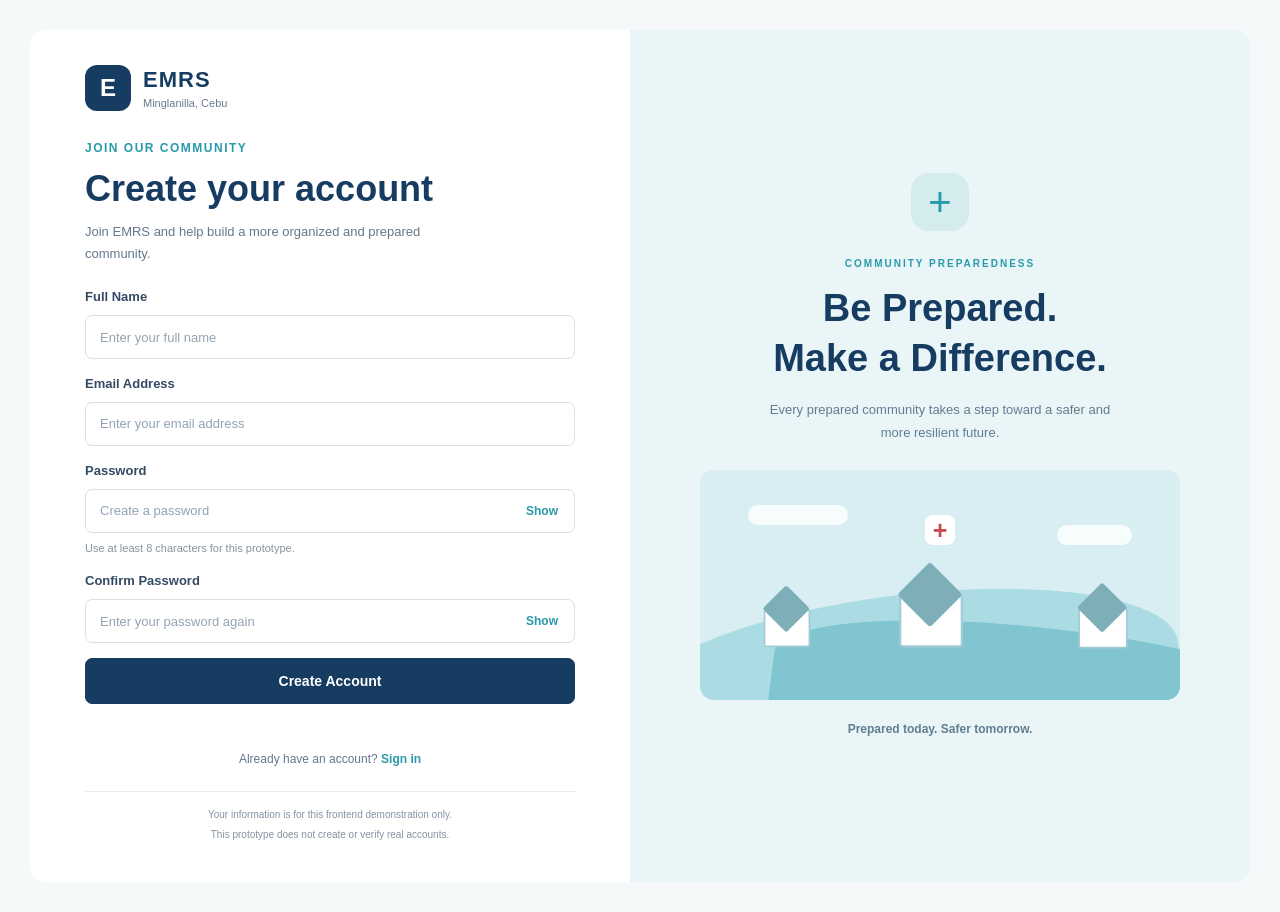
==== Authentication/Register/register.html @ 07897b9b "Prototype" ====
<!DOCTYPE html>
<html lang="en">
<head>
    <!-- ==================== DOCUMENT SETTINGS ==================== -->

    <meta charset="UTF-8">
    <meta name="viewport" content="width=device-width, initial-scale=1.0">
    <title>Create Account | EMRS</title>

    <!-- ==================== STYLESHEETS ==================== -->

    <link rel="stylesheet" href="../../shared/css/global.css">
    <link rel="stylesheet" href="register.css">

    <!-- ==================== PAGE SCRIPT ==================== -->

    <script src="register.js" defer></script>
</head>
<body>

    <!-- ==================== REGISTRATION PAGE ==================== -->

    <main class="auth-page">

        <!-- ==================== REGISTRATION FORM PANEL ==================== -->

        <section class="register-left">

            <!-- ==================== EMRS BRAND ==================== -->

            <a href="../../Landing/index.html" class="auth-logo">
                <span class="auth-logo-icon">E</span>

                <span class="auth-logo-text">
                    <strong>EMRS</strong>
                    <small>Minglanilla, Cebu</small>
                </span>
            </a>

            <!-- ==================== REGISTRATION INTRODUCTION ==================== -->

            <div class="auth-heading">
                <p class="auth-label">JOIN OUR COMMUNITY</p>
                <h1>Create your account</h1>
                <p>
                    Join EMRS and help build a more organized
                    and prepared community.
                </p>
            </div>

            <!-- ==================== REGISTRATION FORM ==================== -->

            <form id="registerForm">

                <div class="form-group">
                    <label for="registerName">Full Name</label>

                    <input
                        type="text"
                        id="registerName"
                        name="fullName"
                        class="form-control"
                        placeholder="Enter your full name"
                        autocomplete="name"
                        maxlength="100"
                        required
                    >
                </div>

                <div class="form-group">
                    <label for="registerEmail">Email Address</label>

                    <input
                        type="email"
                        id="registerEmail"
                        name="email"
                        class="form-control"
                        placeholder="Enter your email address"
                        autocomplete="email"
                        maxlength="254"
                        required
                    >
                </div>

                <div class="form-group">
                    <label for="registerPassword">Password</label>

                    <div class="password-wrapper">
                        <input
                            type="password"
                            id="registerPassword"
                            name="password"
                            class="form-control"
                            placeholder="Create a password"
                            autocomplete="new-password"
                            minlength="8"
                            required
                        >

                        <button
                            type="button"
                            class="password-toggle"
                            id="toggleRegisterPassword"
                            aria-label="Show password"
                            aria-pressed="false"
                        >Show</button>
                    </div>

                    <p class="field-hint">
                        Use at least 8 characters for this prototype.
                    </p>
                </div>

                <div class="form-group">
                    <label for="confirmPassword">Confirm Password</label>

                    <div class="password-wrapper">
                        <input
                            type="password"
                            id="confirmPassword"
                            name="confirmPassword"
                            class="form-control"
                            placeholder="Enter your password again"
                            autocomplete="new-password"
                            minlength="8"
                            required
                        >

                        <button
                            type="button"
                            class="password-toggle"
                            id="toggleConfirmPassword"
                            aria-label="Show confirmation password"
                            aria-pressed="false"
                        >Show</button>
                    </div>
                </div>

                <!-- ==================== REGISTRATION SUBMISSION ==================== -->

                <button type="submit" class="auth-submit">Create Account</button>

                <p
                    id="registerMessage"
                    class="form-message"
                    role="status"
                    aria-live="polite"
                ></p>

            </form>

            <!-- ==================== LOGIN LINK ==================== -->

            <p class="auth-switch">
                Already have an account?
                <a href="../Login/login.html">Sign in</a>
            </p>

            <!-- ==================== REGISTRATION FOOTER ==================== -->

            <div class="auth-footer">
                <p>Your information is for this frontend demonstration only.</p>
                <p>This prototype does not create or verify real accounts.</p>
            </div>

        </section>

        <!-- ==================== REGISTRATION ILLUSTRATION PANEL ==================== -->

        <section class="register-right">
            <div class="register-illustration-content">

                <div class="register-symbol">
                    <span>+</span>
                </div>

                <p class="illustration-label">COMMUNITY PREPAREDNESS</p>
                <h2>Be Prepared.<br>Make a Difference.</h2>

                <p class="illustration-description">
                    Every prepared community takes a step toward
                    a safer and more resilient future.
                </p>

                <!-- ==================== DECORATIVE COMMUNITY SCENE ==================== -->

                <div class="register-scene" aria-hidden="true">
                    <div class="register-cloud register-cloud-one"></div>
                    <div class="register-cloud register-cloud-two"></div>

                    <div class="register-hill register-hill-back"></div>
                    <div class="register-hill register-hill-front"></div>

                    <div class="register-house register-house-one"></div>
                    <div class="register-house register-house-two"></div>
                    <div class="register-house register-house-three"></div>

                    <div class="register-cross">+</div>
                </div>

                <p class="illustration-caption">Prepared today. Safer tomorrow.</p>
            </div>
        </section>

    </main>

</body>
</html>
---- shared/css/global.css ----
/* ==================== GLOBAL COLOR VARIABLES ==================== */

:root {
    --emrs-navy: #173C61;
    --emrs-red: #C94C4C;
    --emrs-teal: #299AAB;
    --emrs-background: #F5F9FA;
    --emrs-white: #FFFFFF;
}


/* ==================== GLOBAL RESET ==================== */

* {
    box-sizing: border-box;
    margin: 0;
    padding: 0;
}

html {
    scroll-behavior: smooth;
}

body {
    font-family: Arial, Helvetica, sans-serif;
    background-color: #ffffff;
    color: #24364b;
    line-height: 1.6;
}

a {
    text-decoration: none;
    color: inherit;
}


/* ==================== GLOBAL CONTAINER ==================== */

.container {
    width: 90%;
    max-width: 1400px;
    margin: 0 auto;
}


/* ==================== GLOBAL BUTTONS ==================== */

.button {
    min-width: 150px;
    padding: 13px 24px;
    border: 1px solid #173c61;
    border-radius: 8px;

    display: inline-flex;
    justify-content: center;
    align-items: center;

    font-size: 14px;
    font-weight: bold;
    text-align: center;
    cursor: pointer;
}


/* ==================== PRIMARY BUTTON ==================== */

.button-primary {
    background-color: #173c61;
    color: #ffffff;
}


/* ==================== SECONDARY BUTTON ==================== */

.button-secondary {
    background-color: #ffffff;
    color: #173c61;
}


/* ==================== GLOBAL BUTTON HOVER EFFECTS ==================== */

.button-primary:hover {
    background-color: #24547e;
    border-color: var(--emrs-red);
}

.button-secondary:hover {
    background-color: #f0f6f8;
    border-color: var(--emrs-red);
}


/* ==================== GLOBAL SECTION LABEL ==================== */

.section-label {
    margin-bottom: 12px;
    color: #299aab;
    font-size: 12px;
    font-weight: bold;
    letter-spacing: 2px;
}
---- Authentication/Register/register.css ----
/* ==================== REGISTRATION PAGE LAYOUT ==================== */

.auth-page {
    width: 100%;
    min-height: 100vh;
    padding: 30px;

    display: flex;
    justify-content: center;
    align-items: stretch;

    background-color: var(--emrs-background);
}


/* ==================== REGISTRATION FORM PANEL ==================== */

.register-left {
    flex: 1 1 480px;
    min-width: 0;
    max-width: 600px;
    padding: 35px 55px;

    display: flex;
    flex-direction: column;
    justify-content: center;

    background-color: var(--emrs-white);
    border-radius: 16px 0 0 16px;
}


/* ==================== EMRS BRAND ==================== */

.auth-logo {
    display: inline-flex;
    align-items: center;
    align-self: flex-start;
    gap: 12px;
    margin-bottom: 28px;
}

.auth-logo-icon {
    width: 46px;
    height: 46px;

    display: flex;
    justify-content: center;
    align-items: center;

    background-color: var(--emrs-navy);
    color: var(--emrs-white);
    border-radius: 12px;

    font-size: 24px;
    font-weight: bold;
}

.auth-logo-text {
    display: flex;
    flex-direction: column;
    line-height: 1.4;
}

.auth-logo-text strong {
    color: var(--emrs-navy);
    font-size: 22px;
    letter-spacing: 1px;
}

.auth-logo-text small {
    color: #6b7b8d;
    font-size: 11px;
}


/* ==================== REGISTRATION INTRODUCTION ==================== */

.auth-heading {
    margin-bottom: 22px;
}

.auth-label {
    margin-bottom: 8px;
    color: var(--emrs-teal);
    font-size: 12px;
    font-weight: bold;
    letter-spacing: 1.5px;
}

.auth-heading h1 {
    margin-bottom: 8px;
    color: var(--emrs-navy);
    font-size: clamp(28px, 3vw, 36px);
    line-height: 1.3;
}

.auth-heading > p:last-child {
    max-width: 380px;
    color: #64788b;
    font-size: 13px;
    line-height: 1.7;
}


/* ==================== REGISTRATION FORM FIELDS ==================== */

#registerForm {
    width: 100%;
}

.form-group {
    display: flex;
    flex-direction: column;
    gap: 7px;
    margin-bottom: 15px;
}

.form-group label {
    color: #344b63;
    font-size: 13px;
    font-weight: bold;
}

.form-control {
    width: 100%;
    min-height: 44px;
    padding: 11px 14px;

    background-color: #ffffff;
    color: #24364b;
    border: 1px solid #d7e1e9;
    border-radius: 7px;

    font-family: inherit;
    font-size: 13px;
}

.form-control::placeholder {
    color: #94a3b3;
}

.form-control:focus {
    outline: 2px solid #bce3e6;
    border-color: var(--emrs-teal);
}


/* ==================== PASSWORD VISIBILITY ==================== */

.password-wrapper {
    position: relative;
    display: flex;
    align-items: center;
}

.password-wrapper .form-control {
    padding-right: 75px;
}

.password-toggle {
    position: absolute;
    right: 12px;

    padding: 5px;
    background: transparent;
    border: none;

    color: var(--emrs-teal);
    font-family: inherit;
    font-size: 12px;
    font-weight: bold;
    cursor: pointer;
}

.password-toggle:focus-visible {
    outline: 2px solid var(--emrs-teal);
    outline-offset: 2px;
}

.field-hint {
    color: #8493a2;
    font-size: 11px;
    line-height: 1.5;
}


/* ==================== PERSONNEL APPROVAL NOTICE ==================== */

.approval-notice {
    margin-bottom: 16px;
    padding: 12px 14px;

    background-color: #edf6f7;
    border: 1px solid #d2e9eb;
    border-left: 4px solid var(--emrs-teal);
    border-radius: 7px;
}

.approval-notice[hidden] {
    display: none;
}

.approval-notice strong {
    display: block;
    margin-bottom: 4px;

    color: var(--emrs-navy);
    font-size: 12px;
}

.approval-notice p {
    color: #617d91;
    font-size: 11px;
    line-height: 1.6;
}


/* ==================== CREATE ACCOUNT BUTTON ==================== */

.auth-submit {
    width: 100%;
    min-height: 46px;
    padding: 12px 20px;

    background-color: var(--emrs-navy);
    color: #ffffff;
    border: 1px solid var(--emrs-navy);
    border-radius: 7px;

    font-family: inherit;
    font-size: 14px;
    font-weight: bold;
    cursor: pointer;
}

.auth-submit:hover {
    background-color: #24547e;
}

.auth-submit:focus-visible {
    outline: 3px solid #bce3e6;
    outline-offset: 3px;
}


/* ==================== FORM FEEDBACK ==================== */

.form-message {
    min-height: 20px;
    margin-top: 10px;
    font-size: 12px;
    line-height: 1.6;
}

.form-message.error {
    color: var(--emrs-red);
}

.form-message.success {
    color: #267b63;
}


/* ==================== LOGIN LINK ==================== */

.auth-switch {
    margin-top: 16px;
    color: #64788b;
    font-size: 12px;
    text-align: center;
}

.auth-switch a {
    color: var(--emrs-teal);
    font-weight: bold;
}

.auth-switch a:hover {
    text-decoration: underline;
}


/* ==================== REGISTRATION FOOTER ==================== */

.auth-footer {
    margin-top: 22px;
    padding-top: 15px;

    border-top: 1px solid #e5ebf0;
    text-align: center;
}

.auth-footer p {
    margin-bottom: 4px;
    color: #8493a2;
    font-size: 10px;
    line-height: 1.6;
}


/* ==================== REGISTRATION ILLUSTRATION PANEL ==================== */

.register-right {
    flex: 1 1 480px;
    min-width: 0;
    max-width: 650px;
    padding: 45px 35px;

    display: flex;
    justify-content: center;
    align-items: center;

    overflow: hidden;
    background-color: #eaf5f7;
    border-radius: 0 16px 16px 0;
}

.register-illustration-content {
    width: 100%;
    max-width: 480px;
    text-align: center;
}

.register-symbol {
    width: 58px;
    height: 58px;
    margin: 0 auto 25px;

    display: flex;
    justify-content: center;
    align-items: center;

    background-color: #d5ecee;
    border-radius: 18px;
}

.register-symbol span {
    color: var(--emrs-teal);
    font-size: 40px;
    line-height: 1;
}

.illustration-label {
    margin-bottom: 12px;
    color: var(--emrs-teal);
    font-size: 10px;
    font-weight: bold;
    letter-spacing: 2px;
}

.register-illustration-content h2 {
    color: var(--emrs-navy);
    font-size: clamp(26px, 3vw, 38px);
    line-height: 1.3;
}

.illustration-description {
    max-width: 360px;
    margin: 15px auto 0;

    color: #617d91;
    font-size: 13px;
    line-height: 1.8;
}


/* ==================== COMMUNITY SCENE ==================== */

.register-scene {
    height: 230px;
    margin-top: 25px;

    position: relative;
    overflow: hidden;

    background-color: #d9eef2;
    border-radius: 14px;
}

.register-cloud {
    position: absolute;
    height: 20px;
    background-color: #f7fcfd;
    border-radius: 20px;
}

.register-cloud-one {
    width: 100px;
    top: 35px;
    left: 10%;
}

.register-cloud-two {
    width: 75px;
    top: 55px;
    right: 10%;
}


/* ==================== COMMUNITY HILLS ==================== */

.register-hill {
    position: absolute;
    bottom: -55px;
    border-radius: 50% 50% 0 0;
}

.register-hill-back {
    width: 115%;
    height: 160px;
    left: -15%;
    background-color: #acdce3;
    transform: rotate(-7deg);
}

.register-hill-front {
    width: 120%;
    height: 115px;
    left: 15%;
    bottom: -45px;
    background-color: #80c5d0;
    transform: rotate(7deg);
}


/* ==================== COMMUNITY BUILDINGS ==================== */

.register-house {
    position: absolute;
    bottom: 48px;

    width: 58px;
    height: 48px;

    background-color: #ffffff;
    border: 2px solid #a2cbd5;
    border-radius: 3px;
}

.register-house::before {
    content: "";
    position: absolute;
    width: 42px;
    height: 42px;
    top: -23px;
    left: 5px;

    background-color: #7eafb9;
    transform: rotate(45deg);
    border-radius: 3px;
}

.register-house-one {
    left: 12%;
    transform: scale(0.8);
}

.register-house-two {
    left: 42%;
    bottom: 55px;
    transform: scale(1.1);
}

.register-house-three {
    right: 10%;
    transform: scale(0.85);
}


/* ==================== EMERGENCY SYMBOL ==================== */

.register-cross {
    position: absolute;
    z-index: 3;
    top: 45px;
    left: 50%;

    width: 30px;
    height: 30px;

    display: flex;
    justify-content: center;
    align-items: center;

    background-color: var(--emrs-white);
    color: var(--emrs-red);
    border-radius: 8px;

    font-size: 25px;
    font-weight: bold;

    transform: translateX(-50%);
}


/* ==================== ILLUSTRATION CAPTION ==================== */

.illustration-caption {
    margin-top: 20px;
    color: #617d91;
    font-size: 12px;
    font-weight: 600;
}
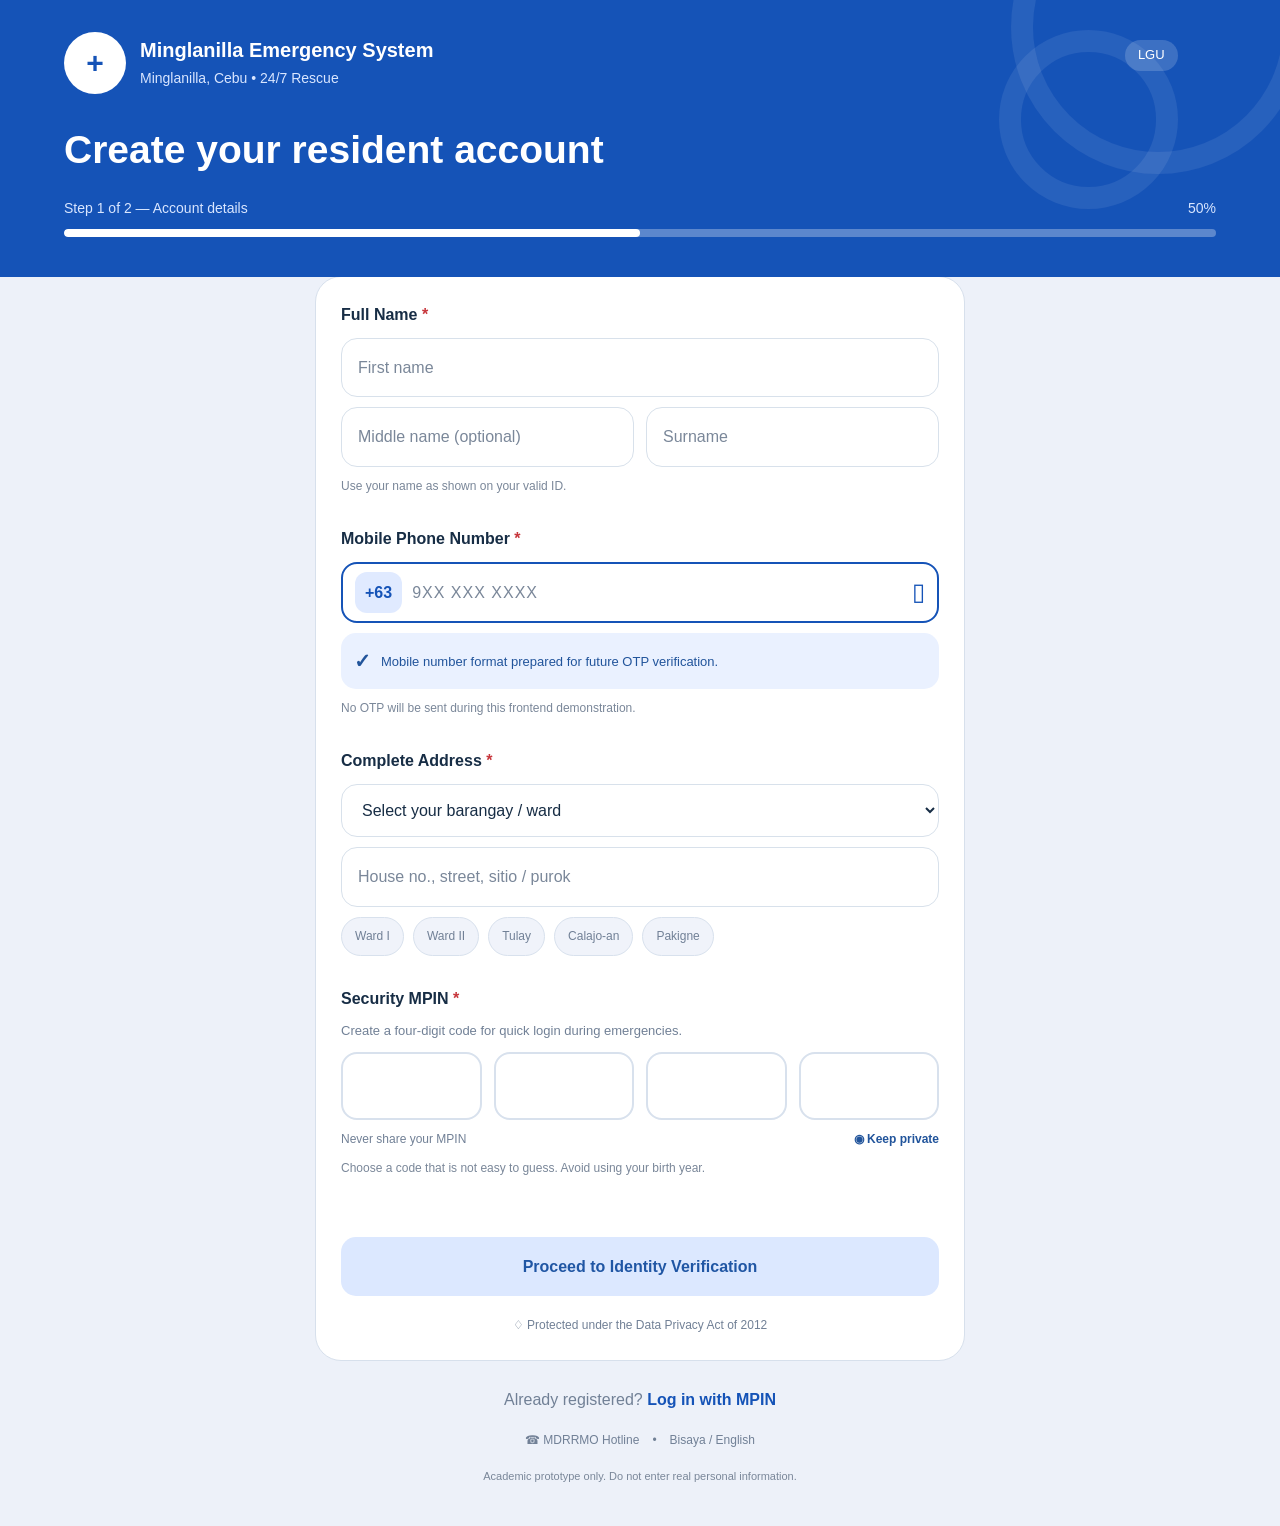
==== commit 576e50ad: "message" ====
--- a/Authentication/Register/register.html
+++ b/Authentication/Register/register.html
@@ -1,209 +1,112 @@
-
 <!DOCTYPE html>
 <html lang="en">
 <head>
-    <!-- ==================== DOCUMENT SETTINGS ==================== -->
-
     <meta charset="UTF-8">
     <meta name="viewport" content="width=device-width, initial-scale=1.0">
-    <title>Create Account | EMRS</title>
-
-    <!-- ==================== STYLESHEETS ==================== -->
-
+    <title>Create Resident Account | EMRS</title>
     <link rel="stylesheet" href="../../shared/css/global.css">
     <link rel="stylesheet" href="register.css">
+</head>
+<body class="registration-page">
 
-    <!-- ==================== PAGE SCRIPT ==================== -->
+    <!-- ==================== REGISTRATION HEADER ==================== -->
+    <header class="registration-header">
+        <a href="../../Landing/index.html" class="auth-brand">
+            <span class="brand-icon">+</span>
+            <span class="brand-text">
+                <strong>Minglanilla Emergency System</strong>
+                <small>Minglanilla, Cebu • 24/7 Rescue</small>
+            </span>
+        </a>
+        <span class="lgu-label">LGU</span>
+        <div class="registration-heading">
+            <h1>Create your resident account</h1>
+            <div class="progress-label">
+                <span>Step 1 of 2 — Account details</span>
+                <span>50%</span>
+            </div>
+            <div class="progress-track">
+                <span class="progress-half"></span>
+            </div>
+        </div>
+    </header>
 
-    <script src="register.js" defer></script>
-</head>
-<body>
-
-    <!-- ==================== REGISTRATION PAGE ==================== -->
-
-    <main class="auth-page">
-
-        <!-- ==================== REGISTRATION FORM PANEL ==================== -->
-
-        <section class="register-left">
-
-            <!-- ==================== EMRS BRAND ==================== -->
-
-            <a href="../../Landing/index.html" class="auth-logo">
-                <span class="auth-logo-icon">E</span>
-
-                <span class="auth-logo-text">
-                    <strong>EMRS</strong>
-                    <small>Minglanilla, Cebu</small>
-                </span>
-            </a>
-
-            <!-- ==================== REGISTRATION INTRODUCTION ==================== -->
-
-            <div class="auth-heading">
-                <p class="auth-label">JOIN OUR COMMUNITY</p>
-                <h1>Create your account</h1>
-                <p>
-                    Join EMRS and help build a more organized
-                    and prepared community.
-                </p>
+    <!-- ==================== REGISTRATION FORM ==================== -->
+    <main class="registration-main">
+        <form id="registerForm" class="registration-card" novalidate>
+            <div class="form-section">
+                <label for="firstName">Full Name <span class="required">*</span></label>
+                <input type="text" id="firstName" name="firstName" placeholder="First name" autocomplete="given-name" required>
+                <div class="name-row">
+                    <input type="text" id="middleName" name="middleName" placeholder="Middle name (optional)" autocomplete="additional-name">
+                    <input type="text" id="surname" name="surname" placeholder="Surname" autocomplete="family-name" required>
+                </div>
+                <small>Use your name as shown on your valid ID.</small>
             </div>
 
-            <!-- ==================== REGISTRATION FORM ==================== -->
-
-            <form id="registerForm">
-
-                <div class="form-group">
-                    <label for="registerName">Full Name</label>
-
-                    <input
-                        type="text"
-                        id="registerName"
-                        name="fullName"
-                        class="form-control"
-                        placeholder="Enter your full name"
-                        autocomplete="name"
-                        maxlength="100"
-                        required
-                    >
+            <div class="form-section">
+                <label for="mobile">Mobile Phone Number <span class="required">*</span></label>
+                <div class="phone-field">
+                    <span class="country-code">+63</span>
+                    <input type="tel" id="mobile" name="mobile" placeholder="9XX XXX XXXX" inputmode="numeric" maxlength="10" autocomplete="tel-national" required>
+                    <span class="phone-icon">▯</span>
                 </div>
-
-                <div class="form-group">
-                    <label for="registerEmail">Email Address</label>
-
-                    <input
-                        type="email"
-                        id="registerEmail"
-                        name="email"
-                        class="form-control"
-                        placeholder="Enter your email address"
-                        autocomplete="email"
-                        maxlength="254"
-                        required
-                    >
+                <div class="info-banner">
+                    <span class="info-symbol">✓</span>
+                    <span>Mobile number format prepared for future OTP verification.</span>
                 </div>
-
-                <div class="form-group">
-                    <label for="registerPassword">Password</label>
-
-                    <div class="password-wrapper">
-                        <input
-                            type="password"
-                            id="registerPassword"
-                            name="password"
-                            class="form-control"
-                            placeholder="Create a password"
-                            autocomplete="new-password"
-                            minlength="8"
-                            required
-                        >
-
-                        <button
-                            type="button"
-                            class="password-toggle"
-                            id="toggleRegisterPassword"
-                            aria-label="Show password"
-                            aria-pressed="false"
-                        >Show</button>
-                    </div>
-
-                    <p class="field-hint">
-                        Use at least 8 characters for this prototype.
-                    </p>
-                </div>
-
-                <div class="form-group">
-                    <label for="confirmPassword">Confirm Password</label>
-
-                    <div class="password-wrapper">
-                        <input
-                            type="password"
-                            id="confirmPassword"
-                            name="confirmPassword"
-                            class="form-control"
-                            placeholder="Enter your password again"
-                            autocomplete="new-password"
-                            minlength="8"
-                            required
-                        >
-
-                        <button
-                            type="button"
-                            class="password-toggle"
-                            id="toggleConfirmPassword"
-                            aria-label="Show confirmation password"
-                            aria-pressed="false"
-                        >Show</button>
-                    </div>
-                </div>
-
-                <!-- ==================== REGISTRATION SUBMISSION ==================== -->
-
-                <button type="submit" class="auth-submit">Create Account</button>
-
-                <p
-                    id="registerMessage"
-                    class="form-message"
-                    role="status"
-                    aria-live="polite"
-                ></p>
-
-            </form>
-
-            <!-- ==================== LOGIN LINK ==================== -->
-
-            <p class="auth-switch">
-                Already have an account?
-                <a href="../Login/login.html">Sign in</a>
-            </p>
-
-            <!-- ==================== REGISTRATION FOOTER ==================== -->
-
-            <div class="auth-footer">
-                <p>Your information is for this frontend demonstration only.</p>
-                <p>This prototype does not create or verify real accounts.</p>
+                <small>No OTP will be sent during this frontend demonstration.</small>
             </div>
 
-        </section>
+            <div class="form-section">
+                <label for="ward">Complete Address <span class="required">*</span></label>
+                <select id="ward" name="ward" required>
+                    <option value="">Select your barangay / ward</option>
+                    <option value="Poblacion Ward I">Poblacion Ward I</option>
+                    <option value="Poblacion Ward II">Poblacion Ward II</option>
+                    <option value="Tulay">Tulay</option>
+                    <option value="Calajo-an">Calajo-an</option>
+                    <option value="Pakigne">Pakigne</option>
+                    <option value="Other">Other / not listed</option>
+                </select>
+                <input type="text" id="address" name="address" placeholder="House no., street, sitio / purok" autocomplete="street-address" required>
+                <div class="ward-options">
+                    <button type="button" data-ward="Poblacion Ward I">Ward I</button>
+                    <button type="button" data-ward="Poblacion Ward II">Ward II</button>
+                    <button type="button" data-ward="Tulay">Tulay</button>
+                    <button type="button" data-ward="Calajo-an">Calajo-an</button>
+                    <button type="button" data-ward="Pakigne">Pakigne</button>
+                </div>
+            </div>
 
-        <!-- ==================== REGISTRATION ILLUSTRATION PANEL ==================== -->
+            <div class="form-section">
+                <label>Security MPIN <span class="required">*</span></label>
+                <p class="field-description">Create a four-digit code for quick login during emergencies.</p>
+                <div class="mpin-inputs">
+                    <input type="password" class="mpin-digit" inputmode="numeric" maxlength="1" aria-label="MPIN digit 1" required>
+                    <input type="password" class="mpin-digit" inputmode="numeric" maxlength="1" aria-label="MPIN digit 2" required>
+                    <input type="password" class="mpin-digit" inputmode="numeric" maxlength="1" aria-label="MPIN digit 3" required>
+                    <input type="password" class="mpin-digit" inputmode="numeric" maxlength="1" aria-label="MPIN digit 4" required>
+                </div>
+                <div class="mpin-note">
+                    <span>Never share your MPIN</span>
+                    <strong>◉ Keep private</strong>
+                </div>
+                <small>Choose a code that is not easy to guess. Avoid using your birth year.</small>
+                <p id="registerMessage" class="form-message" role="status" aria-live="polite"></p>
+            </div>
 
-        <section class="register-right">
-            <div class="register-illustration-content">
+            <button type="submit" class="primary-button">Proceed to Identity Verification</button>
+            <p class="privacy-note">♢ Protected under the Data Privacy Act of 2012</p>
+        </form>
 
-                <div class="register-symbol">
-                    <span>+</span>
-                </div>
-
-                <p class="illustration-label">COMMUNITY PREPAREDNESS</p>
-                <h2>Be Prepared.<br>Make a Difference.</h2>
-
-                <p class="illustration-description">
-                    Every prepared community takes a step toward
-                    a safer and more resilient future.
-                </p>
-
-                <!-- ==================== DECORATIVE COMMUNITY SCENE ==================== -->
-
-                <div class="register-scene" aria-hidden="true">
-                    <div class="register-cloud register-cloud-one"></div>
-                    <div class="register-cloud register-cloud-two"></div>
-
-                    <div class="register-hill register-hill-back"></div>
-                    <div class="register-hill register-hill-front"></div>
-
-                    <div class="register-house register-house-one"></div>
-                    <div class="register-house register-house-two"></div>
-                    <div class="register-house register-house-three"></div>
-
-                    <div class="register-cross">+</div>
-                </div>
-
-                <p class="illustration-caption">Prepared today. Safer tomorrow.</p>
-            </div>
-        </section>
-
+        <div class="registration-footer">
+            <p>Already registered? <a href="../Login/login.html">Log in with MPIN</a></p>
+            <p class="footer-tools"><span>☎ MDRRMO Hotline</span><span>•</span><span>Bisaya / English</span></p>
+            <p class="prototype-note">Academic prototype only. Do not enter real personal information.</p>
+        </div>
     </main>
 
+    <script src="register.js"></script>
 </body>
-</html>
+</html>
--- a/Authentication/Register/register.css
+++ b/Authentication/Register/register.css
@@ -1,505 +1,567 @@
-
-/* ==================== REGISTRATION PAGE LAYOUT ==================== */
-
-.auth-page {
+/* ==================== REGISTRATION PAGE ==================== */
+body.registration-page {
+    background: #edf1f9;
+    color: #172d45;
+}
+
+.registration-header {
+    position: relative;
+    overflow: hidden;
+    padding: 32px 5% 40px;
+    background: #1553b7;
+    color: #fff;
+}
+
+.registration-header:before,
+.registration-header:after {
+    position: absolute;
+    content: "";
+    border: 22px solid #ffffff14;
+    border-radius: 50%;
+    pointer-events: none;
+}
+
+.registration-header:before {
+    width: 250px;
+    height: 250px;
+    top: -120px;
+    right: -25px;
+}
+
+.registration-header:after {
+    width: 135px;
+    height: 135px;
+    top: 30px;
+    right: 8%;
+}
+
+.auth-brand {
+    position: relative;
+    z-index: 1;
+    display: flex;
+    align-items: center;
+    gap: 14px;
+    width: fit-content;
+    max-width: 82%;
+}
+
+.brand-icon {
+    width: 62px;
+    height: 62px;
+    flex-shrink: 0;
+    display: flex;
+    align-items: center;
+    justify-content: center;
+    border-radius: 50%;
+    background: #fff;
+    color: #1553b7;
+    font-size: 30px;
+    font-weight: bold;
+}
+
+.brand-text {
+    display: flex;
+    flex-direction: column;
+    gap: 3px;
+}
+
+.brand-text strong {
+    max-width: 330px;
+    font-size: 20px;
+    line-height: 1.35;
+}
+
+.brand-text small {
+    color: #d9e6ff;
+    font-size: 14px;
+}
+
+.lgu-label {
+    position: absolute;
+    z-index: 1;
+    top: 40px;
+    right: 8%;
+    padding: 5px 13px;
+    border-radius: 22px;
+    background: #ffffff2b;
+    font-size: 13px;
+}
+
+.registration-heading {
+    position: relative;
+    z-index: 1;
+    margin-top: 32px;
+}
+
+.registration-heading h1 {
+    max-width: 620px;
+    font-size: clamp(28px, 4vw, 39px);
+    line-height: 1.25;
+}
+
+.progress-label {
+    display: flex;
+    justify-content: space-between;
+    gap: 12px;
+    margin-top: 22px;
+    color: #d9e6ff;
+    font-size: 14px;
+}
+
+.progress-track {
+    height: 8px;
+    overflow: hidden;
+    margin-top: 10px;
+    border-radius: 20px;
+    background: #ffffff4d;
+}
+
+.progress-half,
+.progress-full {
+    display: block;
+    height: 100%;
+    border-radius: inherit;
+    background: #fff;
+}
+
+.progress-half {
+    width: 50%;
+}
+
+.progress-full {
+    width: 92%;
+}
+
+.registration-main {
+    width: 92%;
+    max-width: 650px;
+    margin: 0 auto 40px;
+}
+
+.registration-card,
+.why-verify {
+    padding: 25px;
+    border: 1px solid #d7e0ec;
+    border-radius: 26px;
+    background: #fff;
+}
+
+.registration-card {
+    margin-top: -1px;
+}
+
+.form-section {
+    display: flex;
+    flex-direction: column;
+    gap: 10px;
+    margin-bottom: 30px;
+}
+
+.form-section > label {
+    font-size: 16px;
+    font-weight: bold;
+}
+
+.required {
+    color: #c7353b;
+}
+
+.form-section input[type=text],
+.form-section input[type=tel],
+.form-section select {
     width: 100%;
-    min-height: 100vh;
-    padding: 30px;
-
+    min-width: 0;
+    padding: 16px;
+    border: 1px solid #d8e1eb;
+    border-radius: 16px;
+    background: #fff;
+    color: #172d45;
+    font: inherit;
+    outline: none;
+}
+
+.form-section input:focus,
+.form-section select:focus {
+    border-color: #1553b7;
+    box-shadow: 0 0 0 3px #1553b71a;
+}
+
+.form-section input::placeholder {
+    color: #7a8799;
+}
+
+.form-section small {
+    color: #7a8799;
+    font-size: 12px;
+    line-height: 1.6;
+}
+
+.name-row {
+    display: flex;
+    gap: 12px;
+}
+
+.name-row input {
+    flex: 1;
+    width: 50%;
+}
+
+.phone-field {
+    display: flex;
+    align-items: center;
+    gap: 10px;
+    padding: 8px 12px;
+    border: 2px solid #1553b7;
+    border-radius: 16px;
+}
+
+.country-code {
+    padding: 8px 10px;
+    border-radius: 12px;
+    background: #e0eaff;
+    color: #1553b7;
+    font-weight: bold;
+}
+
+.phone-field input[type=tel] {
+    flex: 1;
+    width: 0;
+    padding: 8px 0;
+    border: 0;
+    outline: none;
+    box-shadow: none;
+    letter-spacing: 1px;
+}
+
+.phone-icon {
+    color: #1553b7;
+    font-size: 24px;
+}
+
+.info-banner {
+    display: flex;
+    align-items: center;
+    gap: 10px;
+    padding: 13px;
+    border-radius: 15px;
+    background: #eaf1ff;
+    color: #21549b;
+    font-size: 13px;
+    line-height: 1.5;
+}
+
+.info-symbol {
+    flex-shrink: 0;
+    font-size: 20px;
+    font-weight: bold;
+}
+
+.ward-options,
+.id-type-options {
+    display: flex;
+    flex-wrap: wrap;
+    gap: 9px;
+}
+
+.ward-options button,
+.id-type-options button {
+    padding: 9px 13px;
+    border: 1px solid #d8e1ed;
+    border-radius: 25px;
+    background: #f0f3fa;
+    color: #718096;
+    font: inherit;
+    font-size: 12px;
+    cursor: pointer;
+}
+
+.ward-options button.selected,
+.id-type-options button.selected {
+    border-color: #1553b7;
+    background: #1553b7;
+    color: #fff;
+}
+
+.field-description {
+    color: #718096;
+    font-size: 13px;
+}
+
+.mpin-inputs {
+    display: flex;
+    gap: 12px;
+}
+
+.mpin-digit {
+    width: 25%;
+    min-width: 0;
+    height: 68px;
+    border: 2px solid #d8e1ed;
+    border-radius: 16px;
+    background: #fff;
+    color: #1553b7;
+    font-size: 25px;
+    font-weight: bold;
+    text-align: center;
+}
+
+.mpin-digit:focus {
+    border-color: #1553b7;
+    outline: none;
+    background: #eaf1ff;
+}
+
+.mpin-note {
+    display: flex;
+    justify-content: space-between;
+    gap: 12px;
+    color: #718096;
+    font-size: 12px;
+}
+
+.mpin-note strong {
+    color: #21549b;
+}
+
+.form-message {
+    min-height: 18px;
+    font-size: 13px;
+    line-height: 1.6;
+}
+
+.form-message.error {
+    color: #bf3039;
+}
+
+.form-message.success {
+    color: #137b55;
+}
+
+.primary-button,
+.submit-verification {
+    width: 100%;
+    padding: 17px 14px;
+    border: 0;
+    border-radius: 15px;
+    background: #dce8ff;
+    color: #2056a4;
+    font: inherit;
+    font-weight: bold;
+    cursor: pointer;
+}
+
+.primary-button:hover {
+    background: #cbdcff;
+}
+
+.privacy-note {
     display: flex;
     justify-content: center;
-    align-items: stretch;
-
-    background-color: var(--emrs-background);
-}
-
-
-/* ==================== REGISTRATION FORM PANEL ==================== */
-
-.register-left {
-    flex: 1 1 480px;
-    min-width: 0;
-    max-width: 600px;
-    padding: 35px 55px;
-
+    align-items: center;
+    gap: 9px;
+    margin-top: 20px;
+    color: #718096;
+    font-size: 12px;
+    text-align: center;
+}
+
+.registration-footer {
     display: flex;
     flex-direction: column;
+    align-items: center;
+    gap: 18px;
+    padding: 26px 5px 0;
+    color: #718096;
+    text-align: center;
+}
+
+.registration-footer a,
+.back-link {
+    color: #1553b7;
+    font-weight: bold;
+}
+
+.footer-tools {
+    display: flex;
+    flex-wrap: wrap;
     justify-content: center;
-
-    background-color: var(--emrs-white);
-    border-radius: 16px 0 0 16px;
-}
-
-
-/* ==================== EMRS BRAND ==================== */
-
-.auth-logo {
-    display: inline-flex;
-    align-items: center;
-    align-self: flex-start;
-    gap: 12px;
-    margin-bottom: 28px;
-}
-
-.auth-logo-icon {
-    width: 46px;
-    height: 46px;
-
-    display: flex;
-    justify-content: center;
-    align-items: center;
-
-    background-color: var(--emrs-navy);
-    color: var(--emrs-white);
-    border-radius: 12px;
-
-    font-size: 24px;
-    font-weight: bold;
-}
-
-.auth-logo-text {
-    display: flex;
-    flex-direction: column;
-    line-height: 1.4;
-}
-
-.auth-logo-text strong {
-    color: var(--emrs-navy);
-    font-size: 22px;
-    letter-spacing: 1px;
-}
-
-.auth-logo-text small {
-    color: #6b7b8d;
-    font-size: 11px;
-}
-
-
-/* ==================== REGISTRATION INTRODUCTION ==================== */
-
-.auth-heading {
-    margin-bottom: 22px;
-}
-
-.auth-label {
-    margin-bottom: 8px;
-    color: var(--emrs-teal);
-    font-size: 12px;
-    font-weight: bold;
-    letter-spacing: 1.5px;
-}
-
-.auth-heading h1 {
-    margin-bottom: 8px;
-    color: var(--emrs-navy);
-    font-size: clamp(28px, 3vw, 36px);
-    line-height: 1.3;
-}
-
-.auth-heading > p:last-child {
-    max-width: 380px;
-    color: #64788b;
-    font-size: 13px;
-    line-height: 1.7;
-}
-
-
-/* ==================== REGISTRATION FORM FIELDS ==================== */
-
-#registerForm {
-    width: 100%;
-}
-
-.form-group {
-    display: flex;
-    flex-direction: column;
-    gap: 7px;
-    margin-bottom: 15px;
-}
-
-.form-group label {
-    color: #344b63;
-    font-size: 13px;
-    font-weight: bold;
-}
-
-.form-control {
-    width: 100%;
-    min-height: 44px;
-    padding: 11px 14px;
-
-    background-color: #ffffff;
-    color: #24364b;
-    border: 1px solid #d7e1e9;
-    border-radius: 7px;
-
-    font-family: inherit;
-    font-size: 13px;
-}
-
-.form-control::placeholder {
-    color: #94a3b3;
-}
-
-.form-control:focus {
-    outline: 2px solid #bce3e6;
-    border-color: var(--emrs-teal);
-}
-
-
-/* ==================== PASSWORD VISIBILITY ==================== */
-
-.password-wrapper {
-    position: relative;
-    display: flex;
-    align-items: center;
-}
-
-.password-wrapper .form-control {
-    padding-right: 75px;
-}
-
-.password-toggle {
-    position: absolute;
-    right: 12px;
-
-    padding: 5px;
-    background: transparent;
-    border: none;
-
-    color: var(--emrs-teal);
-    font-family: inherit;
-    font-size: 12px;
-    font-weight: bold;
-    cursor: pointer;
-}
-
-.password-toggle:focus-visible {
-    outline: 2px solid var(--emrs-teal);
-    outline-offset: 2px;
-}
-
-.field-hint {
-    color: #8493a2;
-    font-size: 11px;
-    line-height: 1.5;
-}
-
-
-/* ==================== PERSONNEL APPROVAL NOTICE ==================== */
-
-.approval-notice {
-    margin-bottom: 16px;
-    padding: 12px 14px;
-
-    background-color: #edf6f7;
-    border: 1px solid #d2e9eb;
-    border-left: 4px solid var(--emrs-teal);
-    border-radius: 7px;
-}
-
-.approval-notice[hidden] {
-    display: none;
-}
-
-.approval-notice strong {
-    display: block;
-    margin-bottom: 4px;
-
-    color: var(--emrs-navy);
-    font-size: 12px;
-}
-
-.approval-notice p {
-    color: #617d91;
+    gap: 13px;
+    font-size: 12px;
+}
+
+.prototype-note {
+    color: #7a8799;
     font-size: 11px;
     line-height: 1.6;
-}
-
-
-/* ==================== CREATE ACCOUNT BUTTON ==================== */
-
-.auth-submit {
-    width: 100%;
-    min-height: 46px;
-    padding: 12px 20px;
-
-    background-color: var(--emrs-navy);
-    color: #ffffff;
-    border: 1px solid var(--emrs-navy);
-    border-radius: 7px;
-
-    font-family: inherit;
-    font-size: 14px;
-    font-weight: bold;
-    cursor: pointer;
-}
-
-.auth-submit:hover {
-    background-color: #24547e;
-}
-
-.auth-submit:focus-visible {
-    outline: 3px solid #bce3e6;
-    outline-offset: 3px;
-}
-
-
-/* ==================== FORM FEEDBACK ==================== */
-
-.form-message {
-    min-height: 20px;
-    margin-top: 10px;
-    font-size: 12px;
-    line-height: 1.6;
-}
-
-.form-message.error {
-    color: var(--emrs-red);
-}
-
-.form-message.success {
-    color: #267b63;
-}
-
-
-/* ==================== LOGIN LINK ==================== */
-
-.auth-switch {
-    margin-top: 16px;
-    color: #64788b;
-    font-size: 12px;
-    text-align: center;
-}
-
-.auth-switch a {
-    color: var(--emrs-teal);
-    font-weight: bold;
-}
-
-.auth-switch a:hover {
-    text-decoration: underline;
-}
-
-
-/* ==================== REGISTRATION FOOTER ==================== */
-
-.auth-footer {
-    margin-top: 22px;
-    padding-top: 15px;
-
-    border-top: 1px solid #e5ebf0;
-    text-align: center;
-}
-
-.auth-footer p {
-    margin-bottom: 4px;
-    color: #8493a2;
-    font-size: 10px;
-    line-height: 1.6;
-}
-
-
-/* ==================== REGISTRATION ILLUSTRATION PANEL ==================== */
-
-.register-right {
-    flex: 1 1 480px;
-    min-width: 0;
-    max-width: 650px;
-    padding: 45px 35px;
-
-    display: flex;
-    justify-content: center;
-    align-items: center;
-
-    overflow: hidden;
-    background-color: #eaf5f7;
-    border-radius: 0 16px 16px 0;
-}
-
-.register-illustration-content {
-    width: 100%;
-    max-width: 480px;
-    text-align: center;
-}
-
-.register-symbol {
-    width: 58px;
-    height: 58px;
-    margin: 0 auto 25px;
-
-    display: flex;
-    justify-content: center;
-    align-items: center;
-
-    background-color: #d5ecee;
-    border-radius: 18px;
-}
-
-.register-symbol span {
-    color: var(--emrs-teal);
-    font-size: 40px;
-    line-height: 1;
-}
-
-.illustration-label {
-    margin-bottom: 12px;
-    color: var(--emrs-teal);
-    font-size: 10px;
-    font-weight: bold;
-    letter-spacing: 2px;
-}
-
-.register-illustration-content h2 {
-    color: var(--emrs-navy);
-    font-size: clamp(26px, 3vw, 38px);
-    line-height: 1.3;
-}
-
-.illustration-description {
-    max-width: 360px;
-    margin: 15px auto 0;
-
-    color: #617d91;
-    font-size: 13px;
-    line-height: 1.8;
-}
-
-
-/* ==================== COMMUNITY SCENE ==================== */
-
-.register-scene {
-    height: 230px;
-    margin-top: 25px;
-
-    position: relative;
-    overflow: hidden;
-
-    background-color: #d9eef2;
-    border-radius: 14px;
-}
-
-.register-cloud {
-    position: absolute;
-    height: 20px;
-    background-color: #f7fcfd;
-    border-radius: 20px;
-}
-
-.register-cloud-one {
-    width: 100px;
-    top: 35px;
-    left: 10%;
-}
-
-.register-cloud-two {
-    width: 75px;
-    top: 55px;
-    right: 10%;
-}
-
-
-/* ==================== COMMUNITY HILLS ==================== */
-
-.register-hill {
-    position: absolute;
-    bottom: -55px;
-    border-radius: 50% 50% 0 0;
-}
-
-.register-hill-back {
-    width: 115%;
-    height: 160px;
-    left: -15%;
-    background-color: #acdce3;
-    transform: rotate(-7deg);
-}
-
-.register-hill-front {
-    width: 120%;
-    height: 115px;
-    left: 15%;
-    bottom: -45px;
-    background-color: #80c5d0;
-    transform: rotate(7deg);
-}
-
-
-/* ==================== COMMUNITY BUILDINGS ==================== */
-
-.register-house {
-    position: absolute;
-    bottom: 48px;
-
-    width: 58px;
-    height: 48px;
-
-    background-color: #ffffff;
-    border: 2px solid #a2cbd5;
-    border-radius: 3px;
-}
-
-.register-house::before {
-    content: "";
-    position: absolute;
+    text-align: center;
+}
+
+.why-verify {
+    display: flex;
+    gap: 14px;
+    margin: 22px 0;
+}
+
+.why-icon {
     width: 42px;
     height: 42px;
-    top: -23px;
-    left: 5px;
-
-    background-color: #7eafb9;
-    transform: rotate(45deg);
-    border-radius: 3px;
-}
-
-.register-house-one {
-    left: 12%;
-    transform: scale(0.8);
-}
-
-.register-house-two {
-    left: 42%;
-    bottom: 55px;
-    transform: scale(1.1);
-}
-
-.register-house-three {
-    right: 10%;
-    transform: scale(0.85);
-}
-
-
-/* ==================== EMERGENCY SYMBOL ==================== */
-
-.register-cross {
-    position: absolute;
-    z-index: 3;
-    top: 45px;
-    left: 50%;
-
-    width: 30px;
-    height: 30px;
-
-    display: flex;
+    flex-shrink: 0;
+    display: flex;
+    align-items: center;
     justify-content: center;
-    align-items: center;
-
-    background-color: var(--emrs-white);
-    color: var(--emrs-red);
-    border-radius: 8px;
-
-    font-size: 25px;
-    font-weight: bold;
-
-    transform: translateX(-50%);
-}
-
-
-/* ==================== ILLUSTRATION CAPTION ==================== */
-
-.illustration-caption {
+    border-radius: 50%;
+    background: #fff3d3;
+    color: #a57812;
+    font-size: 22px;
+    font-weight: bold;
+}
+
+.why-verify h2 {
+    font-size: 17px;
+}
+
+.why-verify p {
+    margin-top: 7px;
+    color: #718096;
+    font-size: 13px;
+    line-height: 1.7;
+}
+
+.verification-card {
+    margin-top: 0;
+}
+
+.id-type-options button {
+    flex: 1 1 40%;
+    border-radius: 14px;
+    color: #34475e;
+    font-size: 13px;
+}
+
+.upload-area {
+    display: flex;
+    flex-direction: column;
+    align-items: center;
+    gap: 12px;
+    padding: 25px 16px;
+    border: 2px dashed #a5bddf;
+    border-radius: 20px;
+    background: #f4f8ff;
+    text-align: center;
+}
+
+.camera-icon {
+    width: 76px;
+    height: 76px;
+    display: flex;
+    align-items: center;
+    justify-content: center;
+    border-radius: 50%;
+    background: #1553b7;
+    color: #fff;
+    font-size: 37px;
+}
+
+.upload-area strong {
+    font-size: 15px;
+}
+
+.upload-area p {
+    color: #718096;
+    font-size: 12px;
+    line-height: 1.6;
+}
+
+.upload-actions {
+    display: flex;
+    justify-content: center;
+    gap: 12px;
+    width: 100%;
+    margin-top: 8px;
+}
+
+.upload-button,
+.camera-button {
+    flex: 1;
+    padding: 13px 10px;
+    border: 1px solid #d8e1ed;
+    border-radius: 13px;
+    background: #1553b7;
+    color: #fff;
+    font-size: 13px;
+    font-weight: bold;
+    cursor: pointer;
+}
+
+.camera-button {
+    background: #fff;
+    color: #172d45;
+}
+
+.image-preview {
+    width: 100%;
+    max-height: 280px;
+    object-fit: contain;
+    border: 1px solid #d8e1ed;
+    border-radius: 12px;
+}
+
+.sample-quality {
+    display: flex;
+    align-items: center;
+    gap: 10px;
+    margin-top: 14px;
+    color: #16815b;
+    font-size: 12px;
+}
+
+.sample-quality span {
+    width: 32%;
+    height: 5px;
+    border-radius: 10px;
+    background: #17a46d;
+}
+
+.consent-box {
+    display: flex;
+    align-items: flex-start;
+    gap: 12px;
+    margin: 24px 0;
+    padding: 17px;
+    border: 1px solid #d8e1ed;
+    border-radius: 16px;
+    background: #f0f3fa;
+    font-size: 12px;
+    line-height: 1.8;
+}
+
+.consent-box input {
+    width: 20px;
+    height: 20px;
+    flex-shrink: 0;
+    accent-color: #139b69;
+}
+
+.submit-verification {
+    background: #119f68;
+    color: #fff;
+}
+
+.submit-verification:hover {
+    background: #0b8758;
+}
+
+.back-link {
+    display: block;
     margin-top: 20px;
-    color: #617d91;
-    font-size: 12px;
-    font-weight: 600;
-}
+    font-size: 14px;
+    text-align: center;
+}
+
+.verification-footer {
+    margin: 24px 4px;
+    color: #718096;
+    font-size: 11px;
+    line-height: 1.7;
+    text-align: center;
+}
